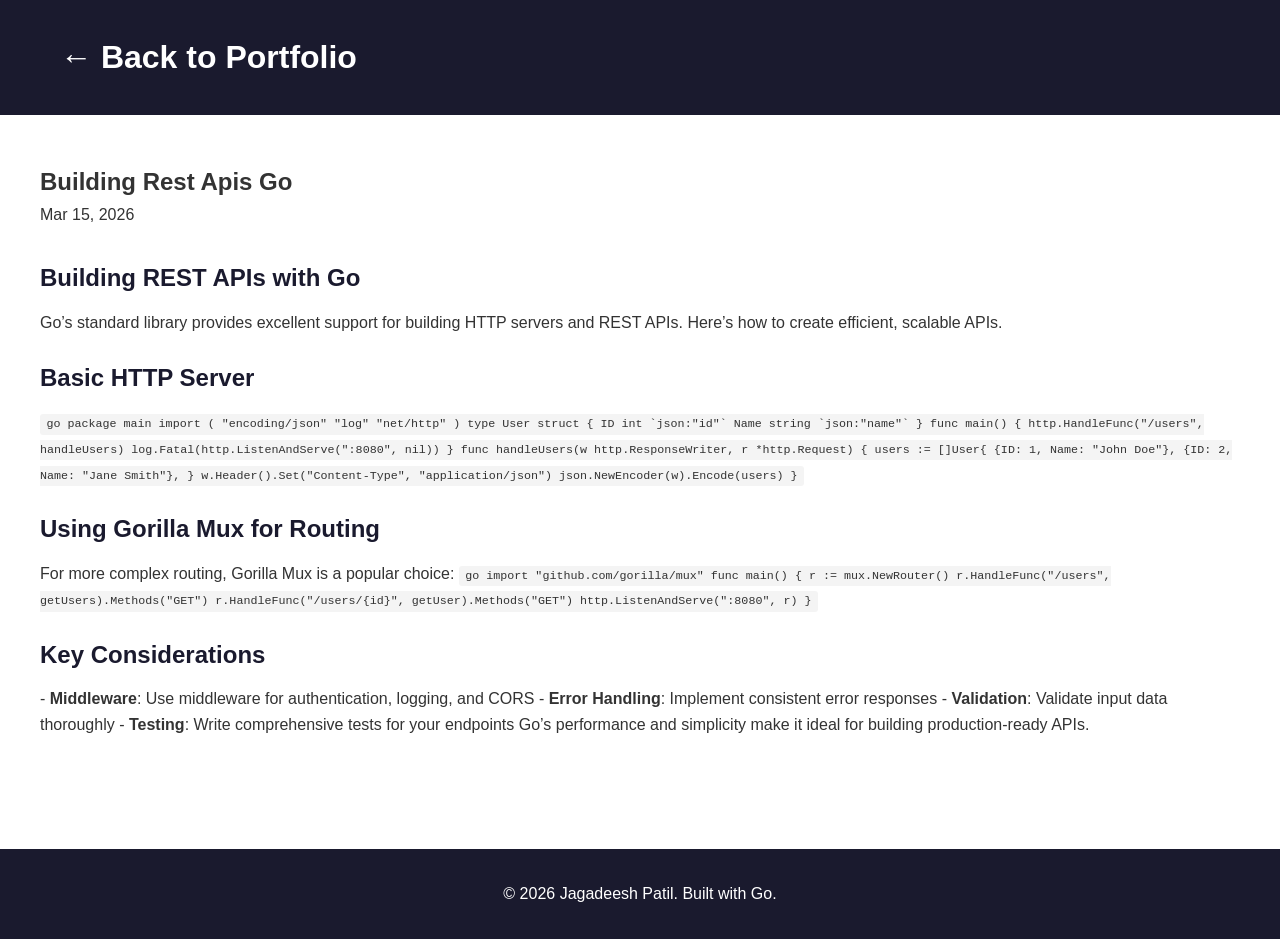
==== docs/articles/building-rest-apis-go.html @ 1e5081a2 "portfolio initial changes" ====
<!DOCTYPE html>
<html lang="en">
<head>
    <meta charset="UTF-8">
    <meta name="viewport" content="width=device-width, initial-scale=1.0">
    <title>Building Rest Apis Go</title>
    <link rel="stylesheet" href="../style.css">
</head>
<body>
    <header>
        <div class="container">
            <h1><a href="../index.html" style="color: white; text-decoration: none;">← Back to Portfolio</a></h1>
        </div>
    </header>

    <main class="container" style="padding: 3rem 0;">
        <article>
            <h1>Building Rest Apis Go</h1>
            <div class="date" style="margin-bottom: 2rem;">Mar 15, 2026</div>
            <div class="content"><h1>Building REST APIs with Go</h1>

<p>
Go&rsquo;s standard library provides excellent support for building HTTP servers and REST APIs. Here&rsquo;s how to create efficient, scalable APIs.
</p>

<h2>Basic HTTP Server</h2>

<p>
<code>go
package main

import (
    &quot;encoding/json&quot;
    &quot;log&quot;
    &quot;net/http&quot;
)

type User struct {
    ID   int    `json:&quot;id&quot;`
    Name string `json:&quot;name&quot;`
}

func main() {
    http.HandleFunc(&quot;/users&quot;, handleUsers)
    log.Fatal(http.ListenAndServe(&quot;:8080&quot;, nil))
}

func handleUsers(w http.ResponseWriter, r *http.Request) {
    users := []User{
        {ID: 1, Name: &quot;John Doe&quot;},
        {ID: 2, Name: &quot;Jane Smith&quot;},
    }
    
    w.Header().Set(&quot;Content-Type&quot;, &quot;application/json&quot;)
    json.NewEncoder(w).Encode(users)
}
</code>
</p>

<h2>Using Gorilla Mux for Routing</h2>

<p>
For more complex routing, Gorilla Mux is a popular choice:

<code>go
import &quot;github.com/gorilla/mux&quot;

func main() {
    r := mux.NewRouter()
    r.HandleFunc(&quot;/users&quot;, getUsers).Methods(&quot;GET&quot;)
    r.HandleFunc(&quot;/users/{id}&quot;, getUser).Methods(&quot;GET&quot;)
    
    http.ListenAndServe(&quot;:8080&quot;, r)
}
</code>
</p>

<h2>Key Considerations</h2>

<p>
- <strong>Middleware</strong>: Use middleware for authentication, logging, and CORS
- <strong>Error Handling</strong>: Implement consistent error responses
- <strong>Validation</strong>: Validate input data thoroughly
- <strong>Testing</strong>: Write comprehensive tests for your endpoints

Go&rsquo;s performance and simplicity make it ideal for building production-ready APIs.</p>
</div>
        </article>
    </main>

    <footer>
        <div class="container">
            <p>&copy; 2026 Jagadeesh Patil. Built with Go.</p>
        </div>
    </footer>
</body>
</html>
---- docs/style.css ----
* { margin: 0; padding: 0; box-sizing: border-box; }
body { font-family: -apple-system, BlinkMacSystemFont, 'Segoe UI', Roboto, sans-serif; line-height: 1.6; color: #333; }
.container { max-width: 1200px; margin: 0 auto; padding: 0 20px; }
header { background: #1a1a2e; color: white; padding: 2rem 0; }
.hero { display: flex; align-items: center; gap: 2rem; }
.profile-img { width: 150px; height: 150px; border-radius: 50%; object-fit: cover; border: 4px solid white; }
.hero-text { flex: 1; }
.hero h1 { font-size: 3rem; margin-bottom: 0.5rem; }
.hero p { font-size: 1.2rem; opacity: 0.9; }
.skills { background: #f8f9fa; padding: 3rem 0; }
.skills-grid { display: grid; grid-template-columns: repeat(auto-fit, minmax(200px, 1fr)); gap: 1rem; margin-top: 2rem; }
.skill-card { background: white; padding: 1rem; border-radius: 8px; box-shadow: 0 2px 4px rgba(0,0,0,0.1); text-align: center; }
.articles { padding: 3rem 0; }
.articles-grid { display: grid; gap: 2rem; margin-top: 2rem; }
.article-card { border: 1px solid #ddd; border-radius: 8px; padding: 1.5rem; }
.article-card h3 { color: #1a1a2e; margin-bottom: 0.5rem; }
.article-card .date { color: #666; font-size: 0.9rem; margin-bottom: 1rem; }
.btn { display: inline-block; background: #e94560; color: white; padding: 0.5rem 1rem; text-decoration: none; border-radius: 4px; margin-top: 1rem; }
.btn:hover { background: #c73652; }
.social-links { display: flex; justify-content: center; gap: 2rem; margin-bottom: 1rem; }
.social-links a { color: white; text-decoration: none; padding: 0.5rem 1rem; border: 1px solid rgba(255,255,255,0.3); border-radius: 4px; transition: background 0.3s; }
.social-links a:hover { background: rgba(255,255,255,0.1); }
footer { background: #1a1a2e; color: white; text-align: center; padding: 2rem 0; margin-top: 3rem; }
.content h1, .content h2, .content h3 { margin: 1.5rem 0 0.75rem; color: #1a1a2e; }
.content p { margin-bottom: 1rem; }
.content ul, .content ol { margin: 1rem 0 1rem 2rem; }
.content li { margin-bottom: 0.4rem; }
.content pre { background: #f4f4f4; padding: 1rem; border-radius: 6px; overflow-x: auto; margin: 1rem 0; }
.content code { background: #f4f4f4; padding: 0.2rem 0.4rem; border-radius: 3px; font-family: monospace; font-size: 0.9em; }
.content pre code { background: none; padding: 0; }
@media (max-width: 768px) { .hero { flex-direction: column; text-align: center; } .hero h1 { font-size: 2rem; } .skills-grid { grid-template-columns: repeat(auto-fit, minmax(150px, 1fr)); } }
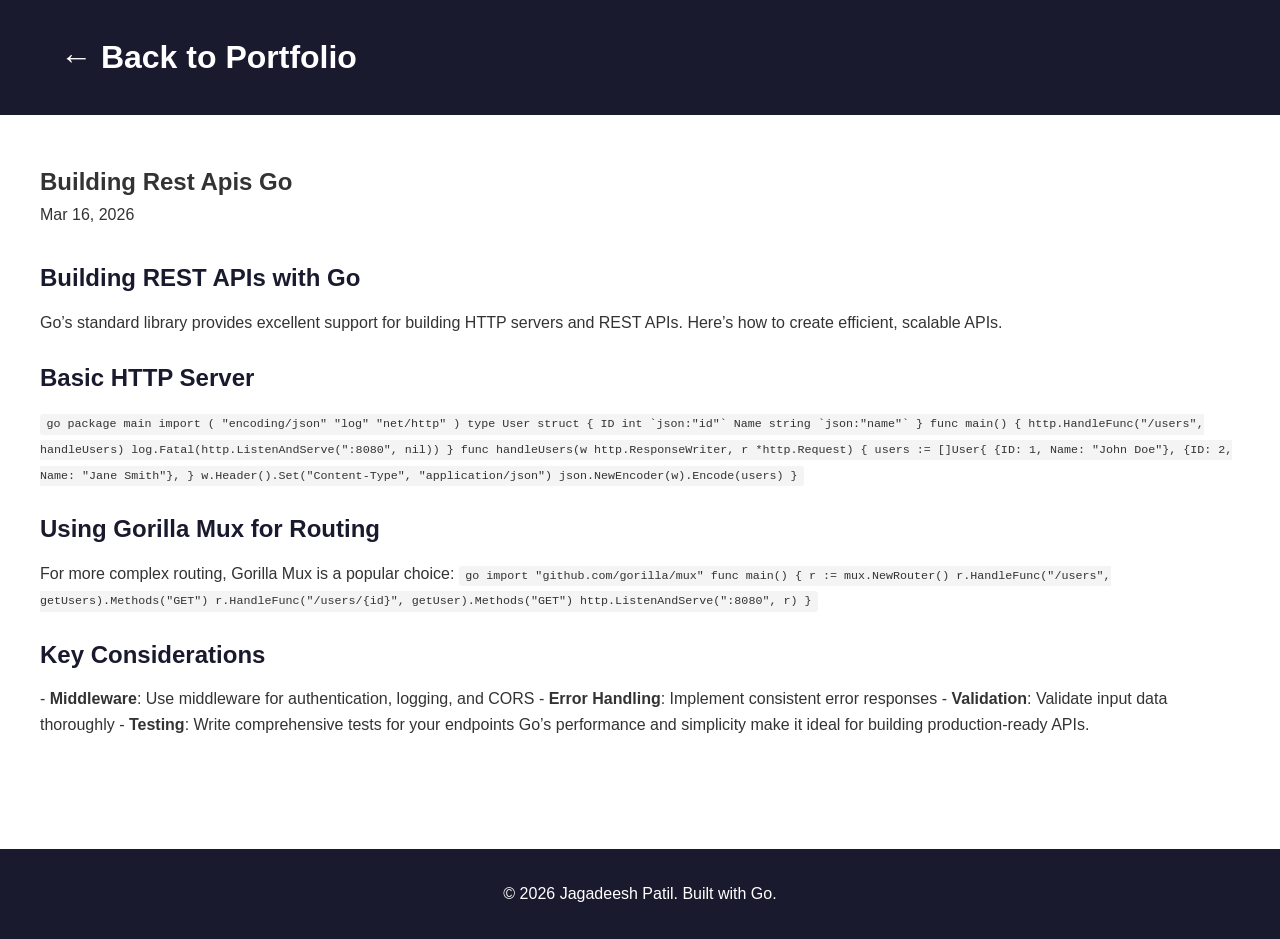
==== commit c03bd4d3: "removed duplicate md files" ====
--- a/docs/articles/building-rest-apis-go.html
+++ b/docs/articles/building-rest-apis-go.html
@@ -16,7 +16,7 @@
     <main class="container" style="padding: 3rem 0;">
         <article>
             <h1>Building Rest Apis Go</h1>
-            <div class="date" style="margin-bottom: 2rem;">Mar 15, 2026</div>
+            <div class="date" style="margin-bottom: 2rem;">Mar 16, 2026</div>
             <div class="content"><h1>Building REST APIs with Go </h1>
 
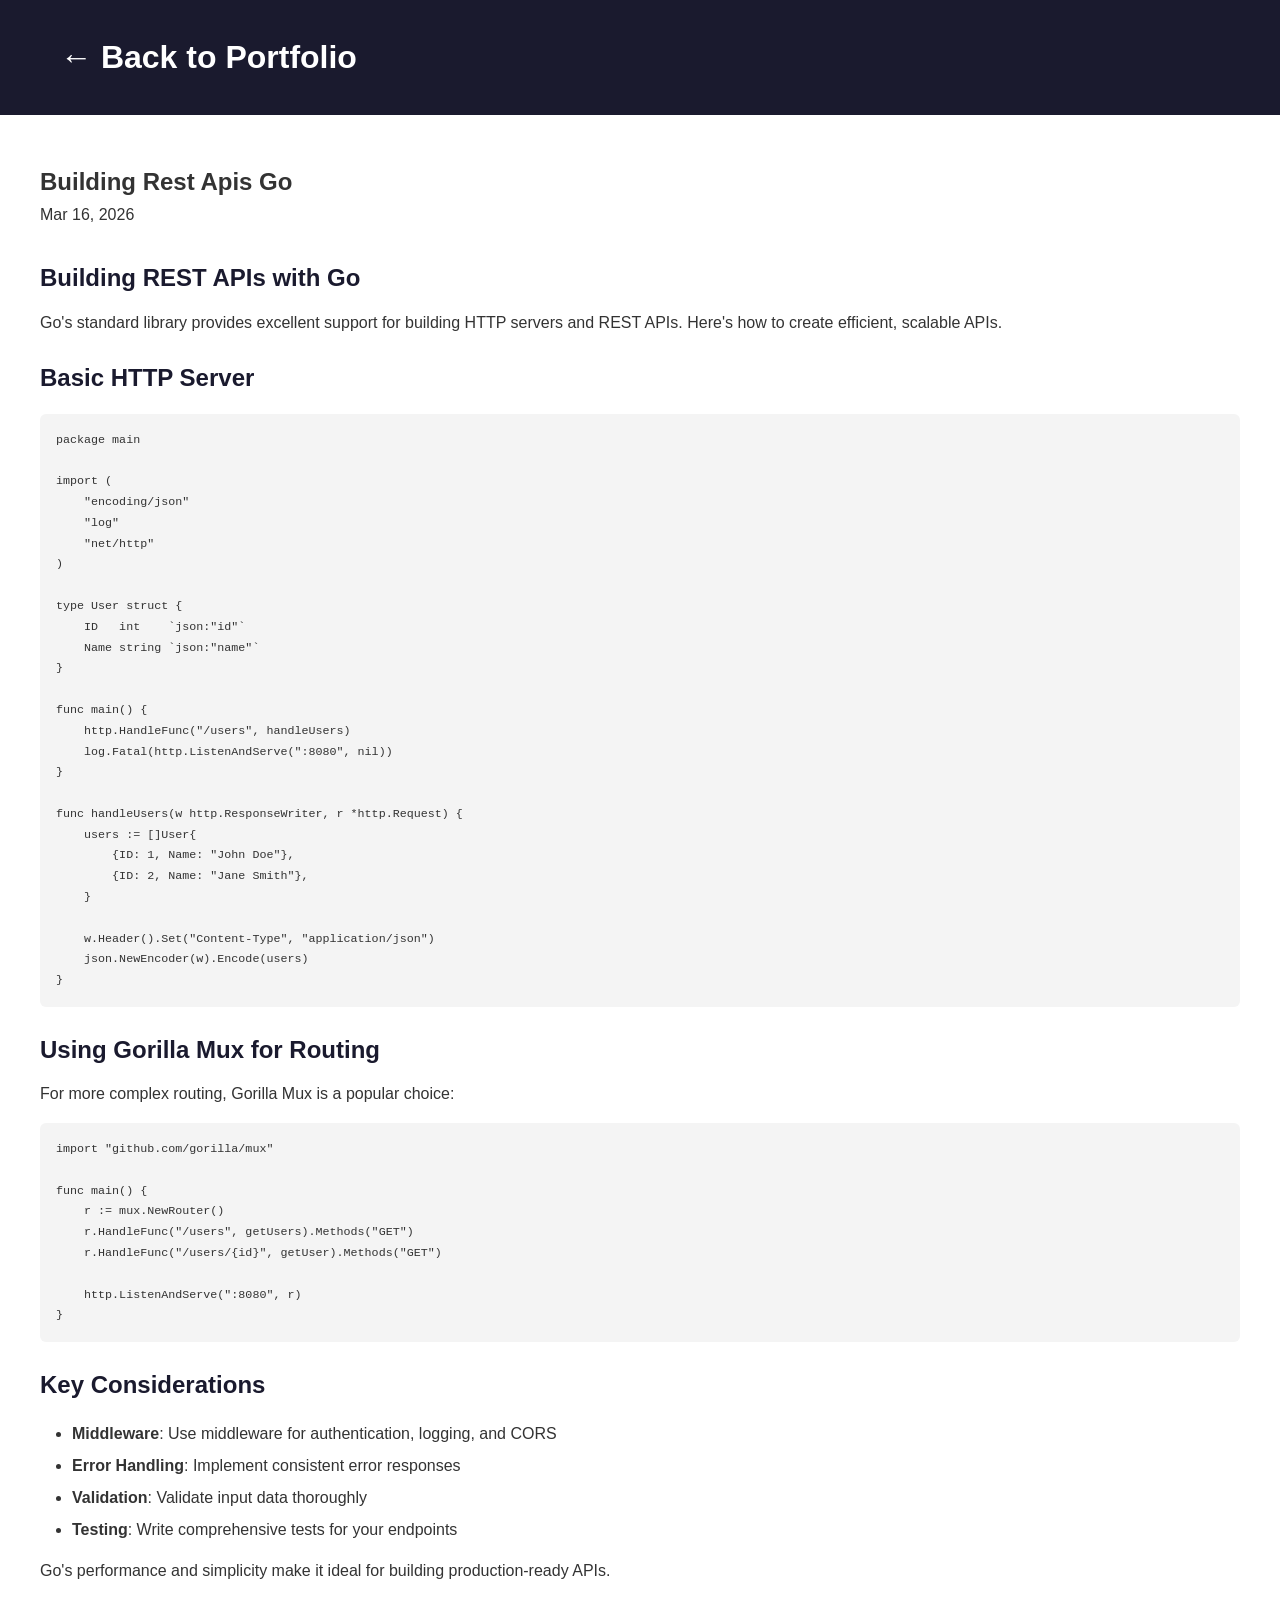
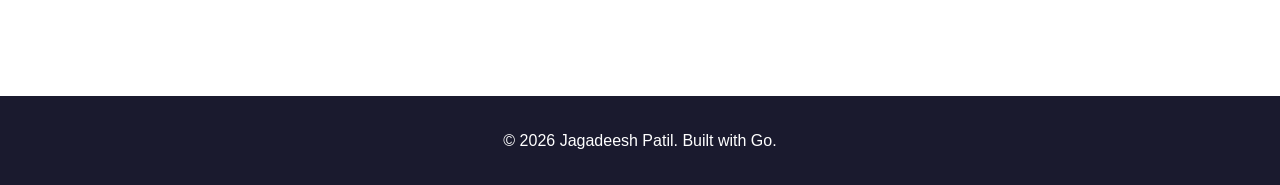
==== commit effada11: "html formatting changes" ====
--- a/docs/articles/building-rest-apis-go.html
+++ b/docs/articles/building-rest-apis-go.html
@@ -17,80 +17,57 @@
         <article>
             <h1>Building Rest Apis Go</h1>
             <div class="date" style="margin-bottom: 2rem;">Mar 16, 2026</div>
-            <div class="content"><h1>Building REST APIs with Go-</h1>
+            <div class="content"><h1 id="building-rest-apis-with-go">Building REST APIs with Go</h1>
+<p>Go's standard library provides excellent support for building HTTP servers and REST APIs. Here's how to create efficient, scalable APIs.</p>
+<h2 id="basic-http-server">Basic HTTP Server</h2>
+<pre><code class="language-go">package main
 
-<p>
-Go&rsquo;s standard library provides excellent support for building HTTP servers and REST APIs. Here&rsquo;s how to create efficient, scalable APIs.
--</p>
+import (
+    &quot;encoding/json&quot;
+    &quot;log&quot;
+    &quot;net/http&quot;
+)
 
-<h2>Basic HTTP Server-</h2>
+type User struct {
+    ID   int    `json:&quot;id&quot;`
+    Name string `json:&quot;name&quot;`
+}
 
-<p>
-<code>go
-package main
-
-import (
-    &quot;encoding/json&quot;
-    &quot;log&quot;
-    &quot;net/http&quot;
-)
-
-type User struct {
-    ID   int    `json:&quot;id&quot;`
-    Name string `json:&quot;name&quot;`
-}
-
-func main() {
-    http.HandleFunc(&quot;/users&quot;, handleUsers)
-    log.Fatal(http.ListenAndServe(&quot;:8080&quot;, nil))
-}
-
-func handleUsers(w http.ResponseWriter, r *http.Request) {
-    users := []User{
-        {ID: 1, Name: &quot;John Doe&quot;},
-        {ID: 2, Name: &quot;Jane Smith&quot;},
-    }
-    
-    w.Header().Set(&quot;Content-Type&quot;, &quot;application/json&quot;)
-    json.NewEncoder(w).Encode(users)
-}
-</code>
--</p>
+func main() {
+    http.HandleFunc(&quot;/users&quot;, handleUsers)
+    log.Fatal(http.ListenAndServe(&quot;:8080&quot;, nil))
+}
 
-<h2>Using Gorilla Mux for Routing-</h2>
+func handleUsers(w http.ResponseWriter, r *http.Request) {
+    users := []User{
+        {ID: 1, Name: &quot;John Doe&quot;},
+        {ID: 2, Name: &quot;Jane Smith&quot;},
+    }
+    
+    w.Header().Set(&quot;Content-Type&quot;, &quot;application/json&quot;)
+    json.NewEncoder(w).Encode(users)
+}
+</code></pre>
+<h2 id="using-gorilla-mux-for-routing">Using Gorilla Mux for Routing</h2>
+<p>For more complex routing, Gorilla Mux is a popular choice:</p>
+<pre><code class="language-go">import &quot;github.com/gorilla/mux&quot;
 
-<p>
-For more complex routing, Gorilla Mux is a popular choice:
-
-<code>go
-import &quot;github.com/gorilla/mux&quot;
-
-func main() {
-    r := mux.NewRouter()
-    r.HandleFunc(&quot;/users&quot;, getUsers).Methods(&quot;GET&quot;)
-    r.HandleFunc(&quot;/users/{id}&quot;, getUser).Methods(&quot;GET&quot;)
-    
-    http.ListenAndServe(&quot;:8080&quot;, r)
-}
-</code>
--</p>
-
-<h2>Key Considerations-</h2>
-
-<p>
-- <strong>Middleware</strong>: Use middleware for authentication, logging, and CORS
-- <strong>Error Handling</strong>: Implement consistent error responses
-- <strong>Validation</strong>: Validate input data thoroughly
-- <strong>Testing</strong>: Write comprehensive tests for your endpoints
-
-Go&rsquo;s performance and simplicity make it ideal for building production-ready APIs.</p>
+func main() {
+    r := mux.NewRouter()
+    r.HandleFunc(&quot;/users&quot;, getUsers).Methods(&quot;GET&quot;)
+    r.HandleFunc(&quot;/users/{id}&quot;, getUser).Methods(&quot;GET&quot;)
+    
+    http.ListenAndServe(&quot;:8080&quot;, r)
+}
+</code></pre>
+<h2 id="key-considerations">Key Considerations</h2>
+<ul>
+<li><strong>Middleware</strong>: Use middleware for authentication, logging, and CORS</li>
+<li><strong>Error Handling</strong>: Implement consistent error responses</li>
+<li><strong>Validation</strong>: Validate input data thoroughly</li>
+<li><strong>Testing</strong>: Write comprehensive tests for your endpoints</li>
+</ul>
+<p>Go's performance and simplicity make it ideal for building production-ready APIs.</p>
 </div>
         </article>
     </main>
